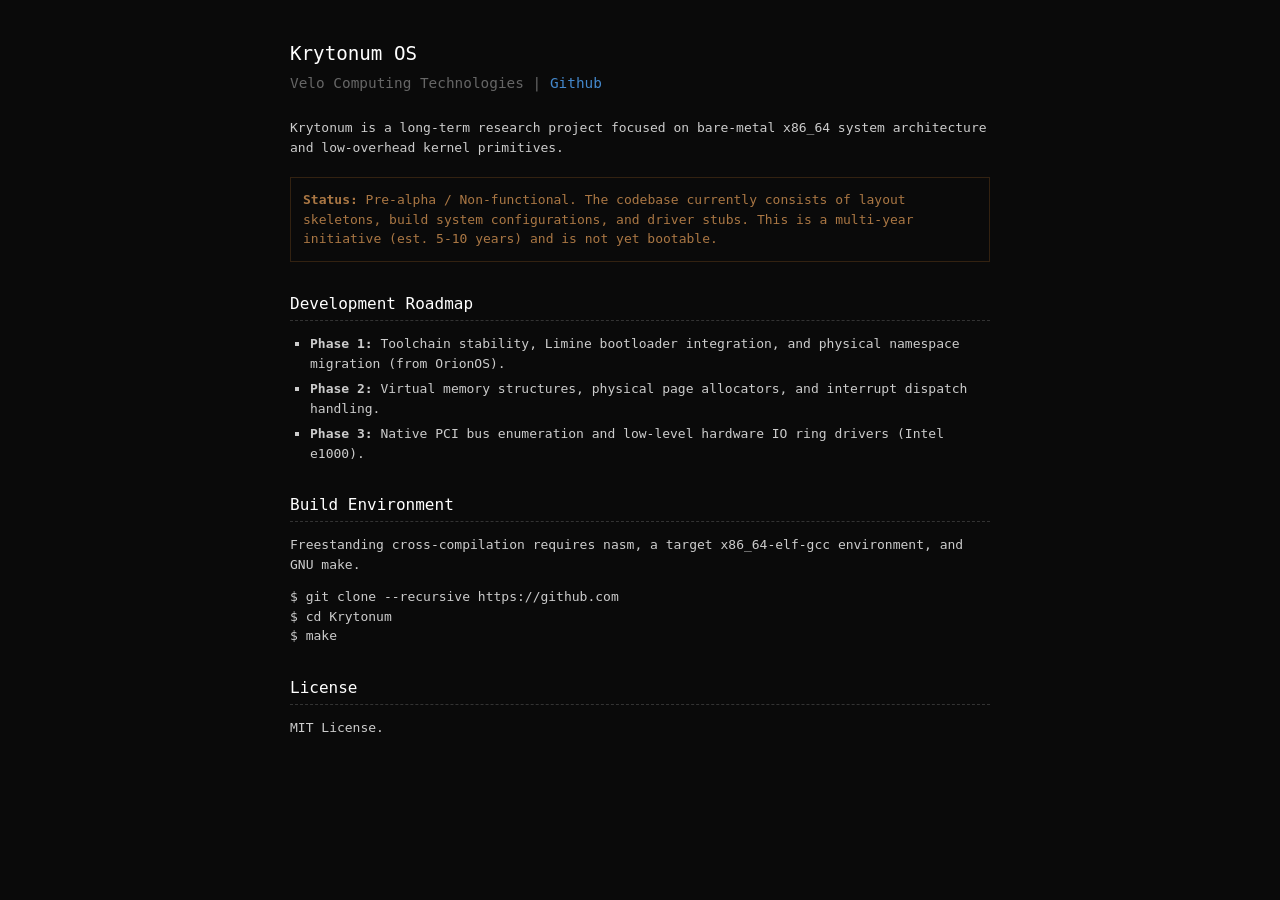
==== index.html @ 7e2188fb "Update meta link to point to GitHub repository" ====
<!DOCTYPE html>
<html lang="en">
<head>
    <meta charset="UTF-8">
    <meta name="viewport" content="width=device-width, initial-scale=1.0">
    <title>Krytonum</title>
    <style>
        body {
            background: #0a0a0a;
            color: #cccccc;
            font-family: monospace;
            max-width: 700px;
            margin: 40px auto;
            padding: 0 20px;
            line-height: 1.5;
        }
        h1, h2 {
            color: #ffffff;
            font-weight: normal;
        }
        h1 { font-size: 1.2rem; margin-bottom: 4px; }
        h2 { font-size: 1rem; margin-top: 30px; border-bottom: 1px dashed #333333; padding-bottom: 4px; }
        .meta { color: #666666; font-size: 0.9rem; margin-bottom: 24px; }
        .warning { color: #aa7744; border: 1px solid #332211; padding: 12px; margin: 20px 0; }
        ul { padding-left: 20px; list-style-type: square; }
        li { margin-bottom: 6px; }
        a { color: #4488cc; text-decoration: none; }
        a:hover { text-decoration: underline; }
    </style>
</head>
<body>

    <h1>Krytonum OS</h1>
    <div class="meta">Velo Computing Technologies | <a href="https://github.com/Velo-Computing-Technologies/Krytonum">Github</a></div>

    <p>Krytonum is a long-term research project focused on bare-metal x86_64 system architecture and low-overhead kernel primitives.</p>

    <div class="warning">
        <strong>Status:</strong> Pre-alpha / Non-functional. The codebase currently consists of layout skeletons, build system configurations, and driver stubs. This is a multi-year initiative (est. 5-10 years) and is not yet bootable.
    </div>

    <h2>Development Roadmap</h2>
    <ul>
        <li><strong>Phase 1:</strong> Toolchain stability, Limine bootloader integration, and physical namespace migration (from OrionOS).</li>
        <li><strong>Phase 2:</strong> Virtual memory structures, physical page allocators, and interrupt dispatch handling.</li>
        <li><strong>Phase 3:</strong> Native PCI bus enumeration and low-level hardware IO ring drivers (Intel e1000).</li>
    </ul>

    <h2>Build Environment</h2>
    <p>Freestanding cross-compilation requires <code>nasm</code>, a target <code>x86_64-elf-gcc</code> environment, and GNU <code>make</code>.</p>

    <pre>
$ git clone --recursive https://github.com
$ cd Krytonum
$ make</pre>

    <h2>License</h2>
    <p>MIT License.</p>

</body>
</html>
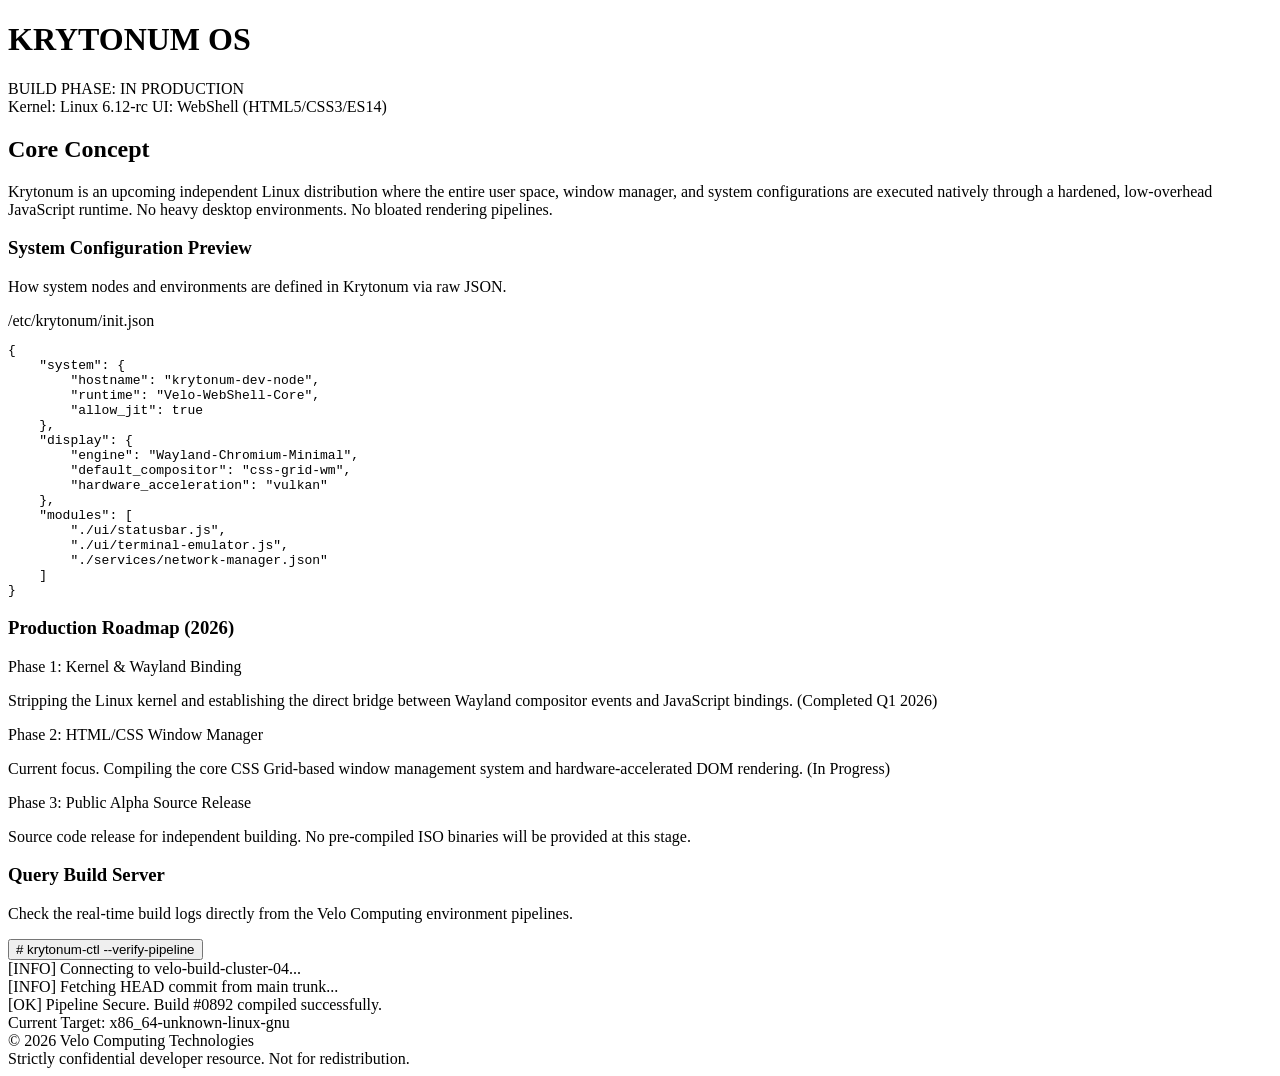
==== commit f86a5166: "Revise index.html with new title and structure Updated the title and added a header section with sys" ====
--- a/index.html
+++ b/index.html
@@ -3,59 +3,95 @@
 <head>
     <meta charset="UTF-8">
     <meta name="viewport" content="width=device-width, initial-scale=1.0">
-    <title>Krytonum</title>
-    <style>
-        body {
-            background: #0a0a0a;
-            color: #cccccc;
-            font-family: monospace;
-            max-width: 700px;
-            margin: 40px auto;
-            padding: 0 20px;
-            line-height: 1.5;
-        }
-        h1, h2 {
-            color: #ffffff;
-            font-weight: normal;
-        }
-        h1 { font-size: 1.2rem; margin-bottom: 4px; }
-        h2 { font-size: 1rem; margin-top: 30px; border-bottom: 1px dashed #333333; padding-bottom: 4px; }
-        .meta { color: #666666; font-size: 0.9rem; margin-bottom: 24px; }
-        .warning { color: #aa7744; border: 1px solid #332211; padding: 12px; margin: 20px 0; }
-        ul { padding-left: 20px; list-style-type: square; }
-        li { margin-bottom: 6px; }
-        a { color: #4488cc; text-decoration: none; }
-        a:hover { text-decoration: underline; }
-    </style>
+    <title>Krytonum OS | Internal Architecture & Dev Status</title>
+    <link rel="stylesheet" href="style.css">
 </head>
 <body>
 
-    <h1>Krytonum OS</h1>
-    <div class="meta">Velo Computing Technologies | <a href="https://github.com/Velo-Computing-Technologies/Krytonum">Github</a></div>
+    <header class="sys-header">
+        <div class="sys-title">
+            <h1>KRYTONUM OS</h1>
+            <span class="status-indicator tag-orange">BUILD PHASE: IN PRODUCTION</span>
+        </div>
+        <div class="sys-meta">
+            <span>Kernel: Linux 6.12-rc</span>
+            <span>UI: WebShell (HTML5/CSS3/ES14)</span>
+        </div>
+    </header>
 
-    <p>Krytonum is a long-term research project focused on bare-metal x86_64 system architecture and low-overhead kernel primitives.</p>
+    <main class="main-content">
+        
+        <section class="manifesto">
+            <h2>Core Concept</h2>
+            <p>Krytonum is an upcoming independent Linux distribution where the entire user space, window manager, and system configurations are executed natively through a hardened, low-overhead JavaScript runtime. No heavy desktop environments. No bloated rendering pipelines.</p>
+        </section>
 
-    <div class="warning">
-        <strong>Status:</strong> Pre-alpha / Non-functional. The codebase currently consists of layout skeletons, build system configurations, and driver stubs. This is a multi-year initiative (est. 5-10 years) and is not yet bootable.
-    </div>
+        <section class="code-preview">
+            <h3>System Configuration Preview</h3>
+            <p class="section-desc">How system nodes and environments are defined in Krytonum via raw JSON.</p>
+            <div class="code-window">
+                <div class="code-header">
+                    <span class="file-name">/etc/krytonum/init.json</span>
+                </div>
+                <pre><code>{
+    "system": {
+        "hostname": "krytonum-dev-node",
+        "runtime": "Velo-WebShell-Core",
+        "allow_jit": true
+    },
+    "display": {
+        "engine": "Wayland-Chromium-Minimal",
+        "default_compositor": "css-grid-wm",
+        "hardware_acceleration": "vulkan"
+    },
+    "modules": [
+        "./ui/statusbar.js",
+        "./ui/terminal-emulator.js",
+        "./services/network-manager.json"
+    ]
+}</code></pre>
+            </div>
+        </section>
 
-    <h2>Development Roadmap</h2>
-    <ul>
-        <li><strong>Phase 1:</strong> Toolchain stability, Limine bootloader integration, and physical namespace migration (from OrionOS).</li>
-        <li><strong>Phase 2:</strong> Virtual memory structures, physical page allocators, and interrupt dispatch handling.</li>
-        <li><strong>Phase 3:</strong> Native PCI bus enumeration and low-level hardware IO ring drivers (Intel e1000).</li>
-    </ul>
+        <section class="roadmap">
+            <h3>Production Roadmap (2026)</h3>
+            <div class="roadmap-timeline">
+                <div class="timeline-item done">
+                    <span class="phase">Phase 1: Kernel & Wayland Binding</span>
+                    <p>Stripping the Linux kernel and establishing the direct bridge between Wayland compositor events and JavaScript bindings. (Completed Q1 2026)</p>
+                </div>
+                <div class="timeline-item active">
+                    <span class="phase">Phase 2: HTML/CSS Window Manager</span>
+                    <p>Current focus. Compiling the core CSS Grid-based window management system and hardware-accelerated DOM rendering. (In Progress)</p>
+                </div>
+                <div class="timeline-item pending">
+                    <span class="phase">Phase 3: Public Alpha Source Release</span>
+                    <p>Source code release for independent building. No pre-compiled ISO binaries will be provided at this stage.</p>
+                </div>
+            </div>
+        </section>
 
-    <h2>Build Environment</h2>
-    <p>Freestanding cross-compilation requires <code>nasm</code>, a target <code>x86_64-elf-gcc</code> environment, and GNU <code>make</code>.</p>
+        <section class="interactive-status">
+            <h3>Query Build Server</h3>
+            <p class="section-desc">Check the real-time build logs directly from the Velo Computing environment pipelines.</p>
+            <button id="inspect-btn" class="cmd-btn"># krytonum-ctl --verify-pipeline</button>
+            <div id="console-log" class="console-box hidden">
+                <div class="console-line text-muted">[INFO] Connecting to velo-build-cluster-04...</div>
+                <div class="console-line text-muted">[INFO] Fetching HEAD commit from main trunk...</div>
+                <div class="console-line text-green">[OK] Pipeline Secure. Build #0892 compiled successfully.</div>
+                <div class="console-line">Current Target: x86_64-unknown-linux-gnu</div>
+            </div>
+        </section>
 
-    <pre>
-$ git clone --recursive https://github.com
-$ cd Krytonum
-$ make</pre>
+    </main>
 
-    <h2>License</h2>
-    <p>MIT License.</p>
+    <footer>
+        <div class="footer-container">
+            <div>&copy; 2026 Velo Computing Technologies</div>
+            <div class="text-muted">Strictly confidential developer resource. Not for redistribution.</div>
+        </div>
+    </footer>
 
+    <script src="script.js"></script>
 </body>
 </html>
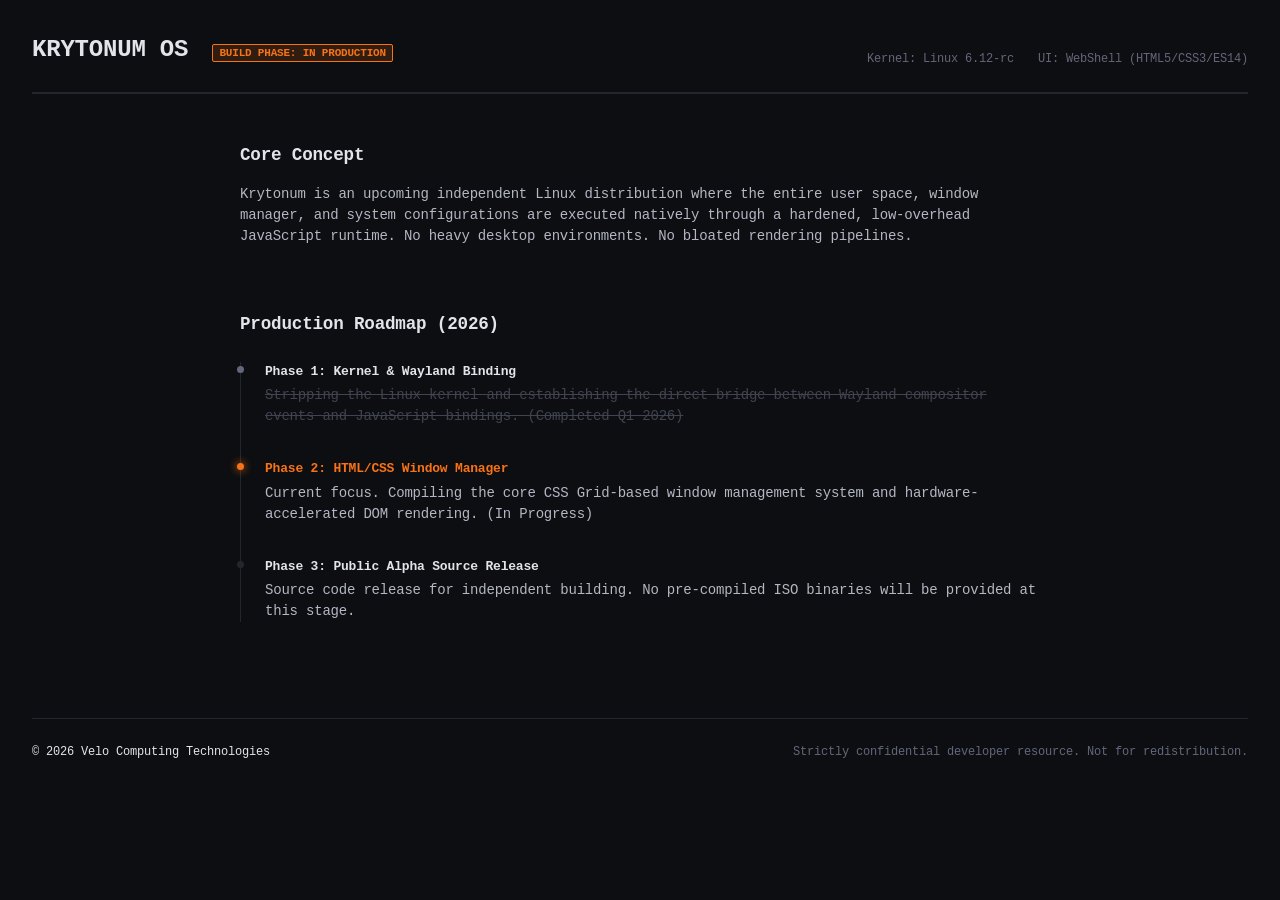
==== commit f3f6b4d8: "Remove system configuration and interactive status sections Removed sections related to system confi" ====
--- a/index.html
+++ b/index.html
@@ -26,32 +26,8 @@
             <p>Krytonum is an upcoming independent Linux distribution where the entire user space, window manager, and system configurations are executed natively through a hardened, low-overhead JavaScript runtime. No heavy desktop environments. No bloated rendering pipelines.</p>
         </section>
 
-        <section class="code-preview">
-            <h3>System Configuration Preview</h3>
-            <p class="section-desc">How system nodes and environments are defined in Krytonum via raw JSON.</p>
-            <div class="code-window">
-                <div class="code-header">
-                    <span class="file-name">/etc/krytonum/init.json</span>
-                </div>
-                <pre><code>{
-    "system": {
-        "hostname": "krytonum-dev-node",
-        "runtime": "Velo-WebShell-Core",
-        "allow_jit": true
-    },
-    "display": {
-        "engine": "Wayland-Chromium-Minimal",
-        "default_compositor": "css-grid-wm",
-        "hardware_acceleration": "vulkan"
-    },
-    "modules": [
-        "./ui/statusbar.js",
-        "./ui/terminal-emulator.js",
-        "./services/network-manager.json"
-    ]
-}</code></pre>
-            </div>
-        </section>
+       
+
 
         <section class="roadmap">
             <h3>Production Roadmap (2026)</h3>
@@ -71,17 +47,6 @@
             </div>
         </section>
 
-        <section class="interactive-status">
-            <h3>Query Build Server</h3>
-            <p class="section-desc">Check the real-time build logs directly from the Velo Computing environment pipelines.</p>
-            <button id="inspect-btn" class="cmd-btn"># krytonum-ctl --verify-pipeline</button>
-            <div id="console-log" class="console-box hidden">
-                <div class="console-line text-muted">[INFO] Connecting to velo-build-cluster-04...</div>
-                <div class="console-line text-muted">[INFO] Fetching HEAD commit from main trunk...</div>
-                <div class="console-line text-green">[OK] Pipeline Secure. Build #0892 compiled successfully.</div>
-                <div class="console-line">Current Target: x86_64-unknown-linux-gnu</div>
-            </div>
-        </section>
 
     </main>
 
--- a/style.css
+++ b/style.css
@@ -0,0 +1,207 @@
+:root {
+    --bg: #0d0e11;
+    --border-color: #24262f;
+    --text: #e2e4e9;
+    --text-muted: #62677b;
+    --accent-orange: #f97316;
+    --accent-green: #22c55e;
+    --code-bg: #07080a;
+}
+
+* {
+    box-sizing: border-box;
+    margin: 0;
+    padding: 0;
+}
+
+body {
+    background-color: var(--bg);
+    color: var(--text);
+    font-family: ui-monospace, SFMono-Regular, Menlo, Monaco, Consolas, "Liberation Mono", "Courier New", monospace;
+    font-size: 14px;
+    letter-spacing: -0.2px;
+    padding: 2rem;
+    line-height: 1.5;
+}
+
+/* Header */
+.sys-header {
+    border-bottom: 2px solid var(--border-color);
+    padding-bottom: 1.5rem;
+    margin-bottom: 3rem;
+    display: flex;
+    justify-content: space-between;
+    align-items: flex-end;
+}
+
+.sys-title h1 {
+    font-size: 1.5rem;
+    font-weight: 700;
+    display: inline-block;
+    margin-right: 1rem;
+}
+
+.status-indicator {
+    font-size: 11px;
+    padding: 2px 6px;
+    font-weight: bold;
+    border-radius: 2px;
+}
+
+.tag-orange {
+    background-color: rgba(249, 115, 22, 0.15);
+    color: var(--accent-orange);
+    border: 1px solid var(--accent-orange);
+}
+
+.sys-meta {
+    font-size: 12px;
+    color: var(--text-muted);
+    display: flex;
+    gap: 1.5rem;
+}
+
+/* Layout */
+.main-content {
+    max-width: 800px;
+    margin: 0 auto;
+}
+
+section {
+    margin-bottom: 4rem;
+}
+
+h2, h3 {
+    font-size: 1.1rem;
+    font-weight: 600;
+    margin-bottom: 1rem;
+    color: var(--text);
+}
+
+.section-desc {
+    color: var(--text-muted);
+    margin-bottom: 1rem;
+    font-size: 13px;
+}
+
+p {
+    color: #b3b7c4;
+}
+
+/* Code Window */
+.code-window {
+    background-color: var(--code-bg);
+    border: 1px solid var(--border-color);
+    border-radius: 4px;
+    overflow: hidden;
+}
+
+.code-header {
+    background-color: #14161d;
+    padding: 6px 12px;
+    border-bottom: 1px solid var(--border-color);
+    font-size: 12px;
+    color: var(--text-muted);
+}
+
+pre {
+    padding: 1.2rem;
+    overflow-x: auto;
+    color: #a3e635;
+}
+
+/* Roadmap */
+.roadmap-timeline {
+    border-left: 1px solid var(--border-color);
+    padding-left: 1.5rem;
+    margin-top: 1.5rem;
+}
+
+.timeline-item {
+    position: relative;
+    margin-bottom: 2rem;
+}
+
+.timeline-item::before {
+    content: '';
+    position: absolute;
+    left: calc(-1.5rem - 4px);
+    top: 4px;
+    width: 7px;
+    height: 7px;
+    border-radius: 50%;
+    background-color: var(--border-color);
+}
+
+.timeline-item.done::before {
+    background-color: var(--text-muted);
+}
+
+.timeline-item.active::before {
+    background-color: var(--accent-orange);
+    box-shadow: 0 0 8px var(--accent-orange);
+}
+
+.phase {
+    display: block;
+    font-weight: bold;
+    font-size: 13px;
+    margin-bottom: 0.25rem;
+}
+
+.active .phase {
+    color: var(--accent-orange);
+}
+
+.done p {
+    color: var(--text-muted);
+    text-decoration: line-through;
+    opacity: 0.6;
+}
+
+/* Console/Button */
+.cmd-btn {
+    background: transparent;
+    border: 1px solid var(--border-color);
+    color: var(--text);
+    padding: 0.5rem 1rem;
+    font-family: inherit;
+    cursor: pointer;
+    text-align: left;
+    width: 100%;
+    transition: background 0.2s;
+}
+
+.cmd-btn:hover {
+    background-color: #14161d;
+    border-color: var(--text-muted);
+}
+
+.console-box {
+    background-color: #000;
+    border: 1px solid var(--border-color);
+    padding: 1rem;
+    margin-top: 0.5rem;
+    font-size: 13px;
+}
+
+.console-line {
+    margin-bottom: 0.25rem;
+}
+
+.text-muted { color: var(--text-muted); }
+.text-green { color: var(--accent-green); }
+.hidden { display: none; }
+
+/* Footer */
+footer {
+    border-top: 1px solid var(--border-color);
+    margin-top: 6rem;
+    padding-top: 1.5rem;
+    font-size: 12px;
+}
+
+.footer-container {
+    display: flex;
+    justify-content: space-between;
+}
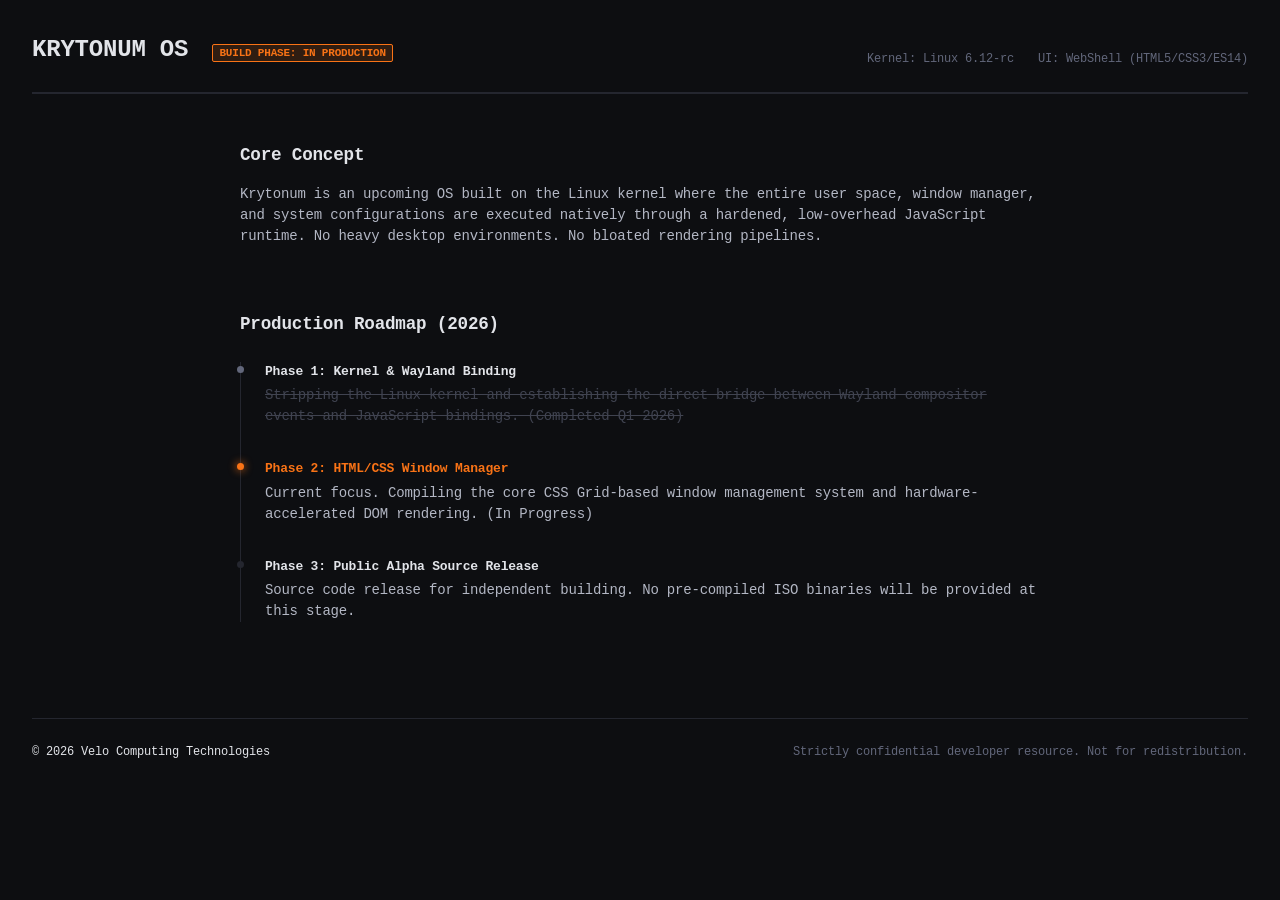
==== commit 17628df7: "Update description of Krytonum OS in index.html" ====
--- a/index.html
+++ b/index.html
@@ -23,7 +23,7 @@
         
         <section class="manifesto">
             <h2>Core Concept</h2>
-            <p>Krytonum is an upcoming independent Linux distribution where the entire user space, window manager, and system configurations are executed natively through a hardened, low-overhead JavaScript runtime. No heavy desktop environments. No bloated rendering pipelines.</p>
+            <p>Krytonum is an upcoming OS built on the Linux kernel where the entire user space, window manager, and system configurations are executed natively through a hardened, low-overhead JavaScript runtime. No heavy desktop environments. No bloated rendering pipelines.</p>
         </section>
 
        
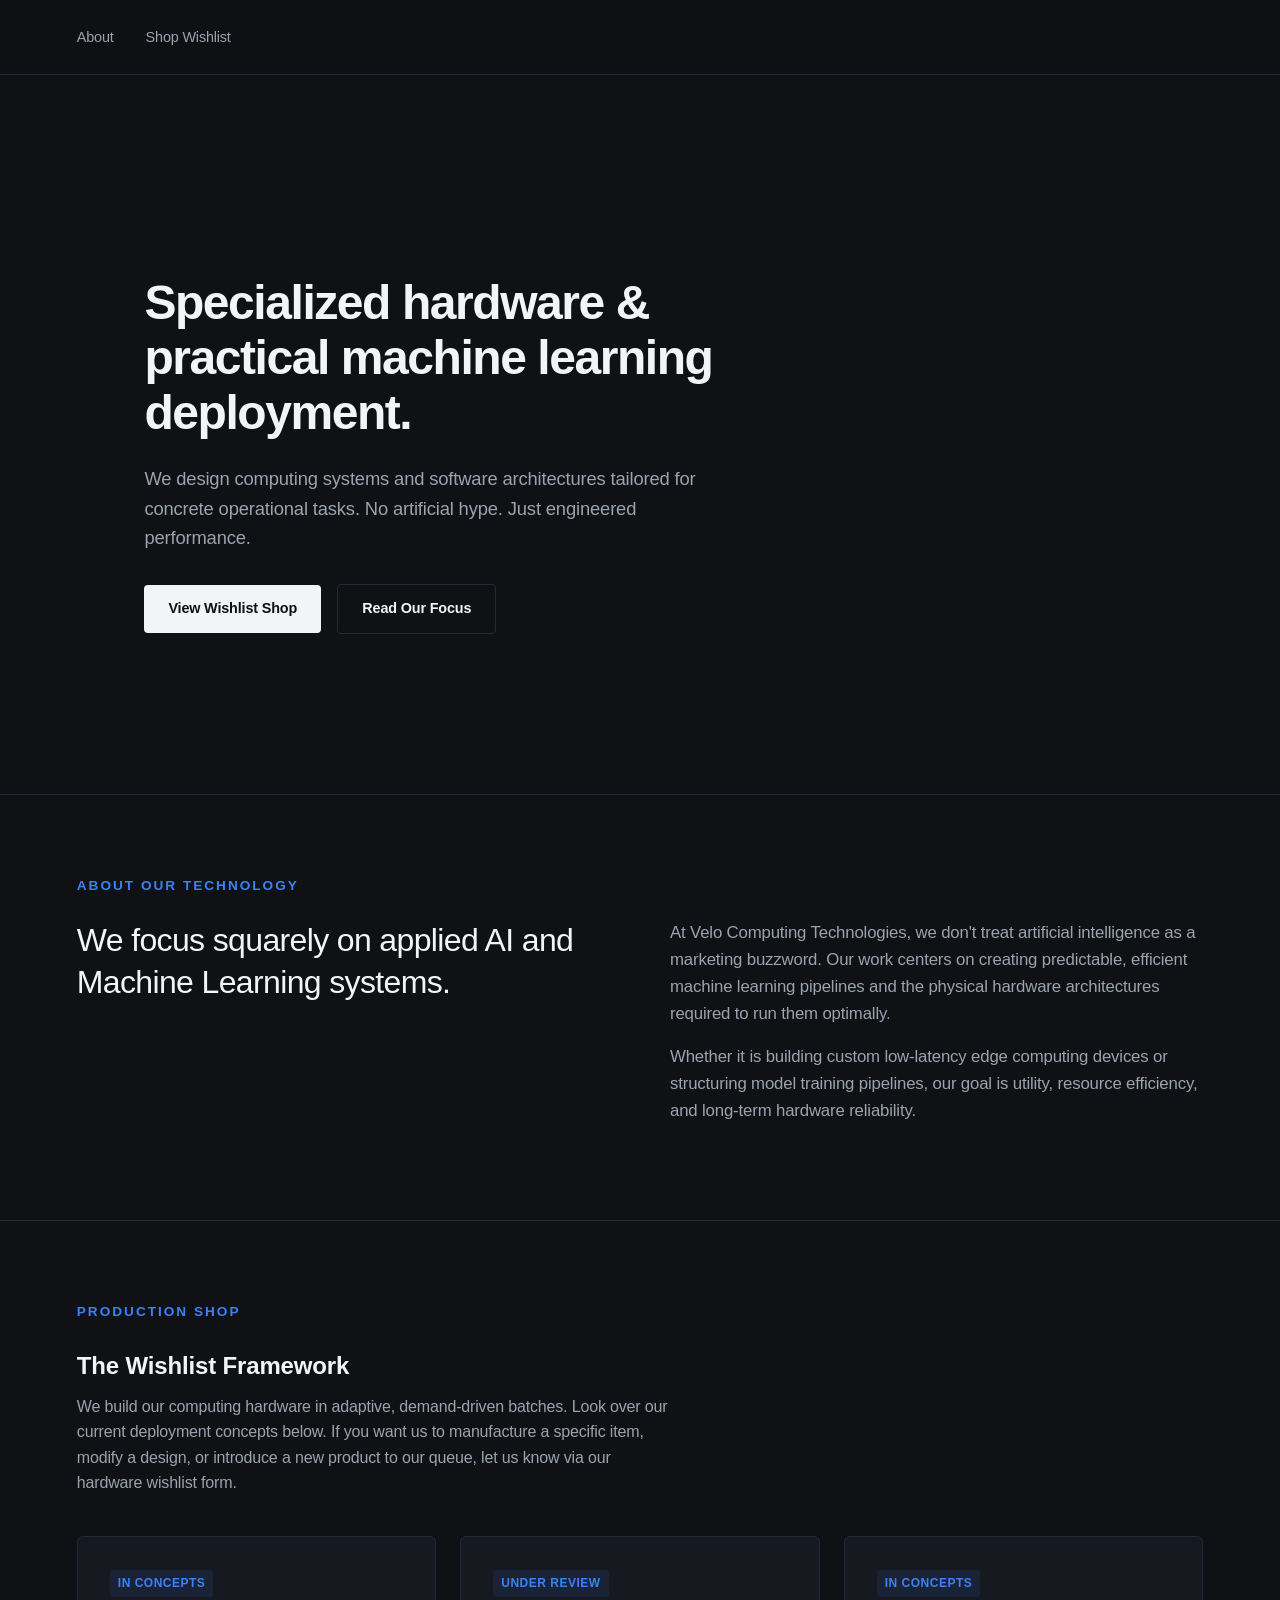
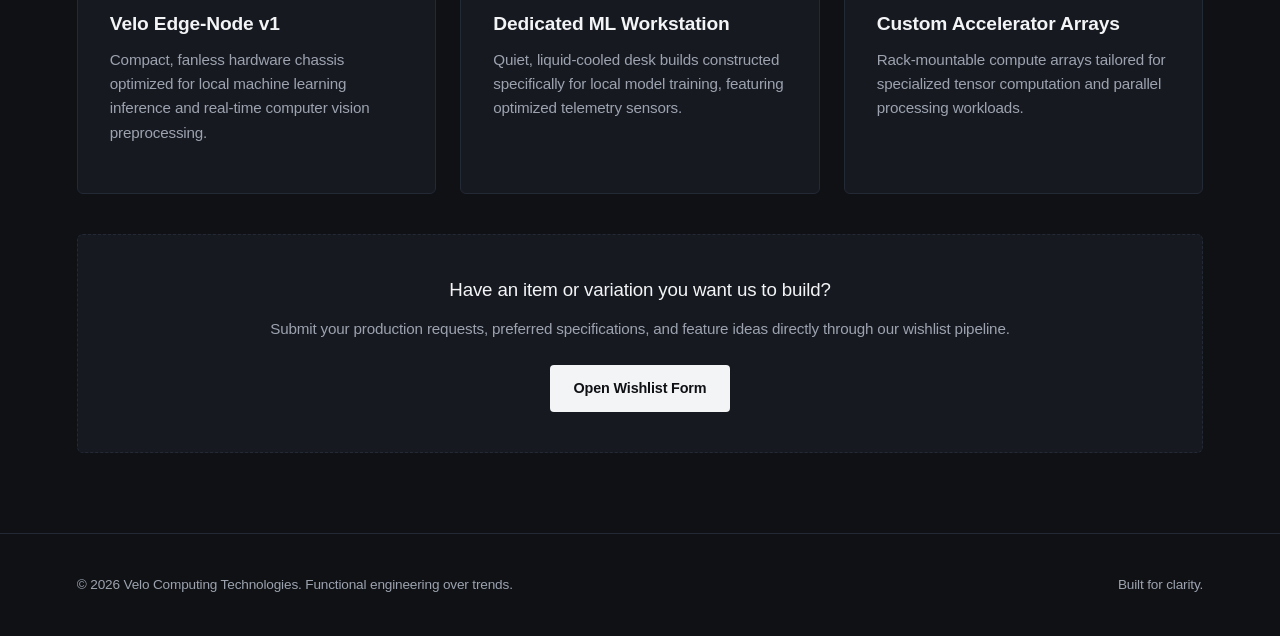
==== commit da33c52c: "Revise index.html for new branding and layout Updated the title and added a minimalist CSS style for" ====
--- a/index.html
+++ b/index.html
@@ -3,60 +3,361 @@
 <head>
     <meta charset="UTF-8">
     <meta name="viewport" content="width=device-width, initial-scale=1.0">
-    <title>Krytonum OS | Internal Architecture & Dev Status</title>
-    <link rel="stylesheet" href="style.css">
+    <title>Velo Computing Technologies</title>
+    <style>
+        /* Minimalist Color Palette & Reset */
+        :root {
+            --bg-color: #0f1115;
+            --card-bg: #161920;
+            --border-color: #242936;
+            --text-main: #f3f4f6;
+            --text-muted: #9ca3af;
+            --accent: #3b82f6; /* Restrained slate blue */
+            --accent-hover: #2563eb;
+        }
+
+        * {
+            margin: 0;
+            padding: 0;
+            box-sizing: border-box;
+            font-family: -apple-system, BlinkMacSystemFont, "Segoe UI", Roboto, Helvetica, Arial, sans-serif;
+        }
+
+        body {
+            background-color: var(--bg-color);
+            color: var(--text-main);
+            line-height: 1.6;
+            letter-spacing: -0.01em;
+        }
+
+        a {
+            text-decoration: none;
+            color: inherit;
+        }
+
+        /* Header Navigation */
+        header {
+            display: flex;
+            justify-content: space-between;
+            align-items: center;
+            padding: 24px 6%;
+            border-bottom: 1px solid var(--border-color);
+            background-color: rgba(15, 17, 21, 0.9);
+            position: sticky;
+            top: 0;
+            z-index: 100;
+            backdrop-filter: blur(8px);
+        }
+
+        .logo {
+            font-size: 1.1rem;
+            font-weight: 700;
+            text-transform: uppercase;
+            letter-spacing: 1px;
+        }
+
+        nav ul {
+            display: flex;
+            list-style: none;
+            gap: 32px;
+        }
+
+        nav ul li a {
+            font-size: 0.9rem;
+            color: var(--text-muted);
+            transition: color 0.2s ease;
+        }
+
+        nav ul li a:hover {
+            color: var(--text-main);
+        }
+
+        /* Hero Section */
+        .hero {
+            padding: 120px 6% 80px 6%;
+            max-width: 800px;
+        }
+
+        .hero h1 {
+            font-size: 3rem;
+            font-weight: 600;
+            line-height: 1.15;
+            margin-bottom: 24px;
+            letter-spacing: -0.03em;
+        }
+
+        .hero p {
+            font-size: 1.15rem;
+            color: var(--text-muted);
+            margin-bottom: 32px;
+            max-width: 600px;
+        }
+
+        /* Global Button */
+        .btn {
+            display: inline-block;
+            background-color: var(--text-main);
+            color: var(--bg-color);
+            padding: 12px 24px;
+            border-radius: 4px;
+            font-size: 0.9rem;
+            font-weight: 600;
+            transition: background-color 0.2s ease;
+        }
+
+        .btn:hover {
+            background-color: var(--text-muted);
+        }
+
+        .btn-secondary {
+            background-color: transparent;
+            color: var(--text-main);
+            border: 1px solid var(--border-color);
+            margin-left: 12px;
+        }
+
+        .btn-secondary:hover {
+            background-color: var(--card-bg);
+            border-color: var(--text-muted);
+        }
+
+        /* Content Sections Base */
+        section {
+            padding: 80px 6%;
+            border-top: 1px solid var(--border-color);
+        }
+
+        .section-title {
+            font-size: 0.85rem;
+            text-transform: uppercase;
+            letter-spacing: 2px;
+            color: var(--accent);
+            margin-bottom: 24px;
+            font-weight: 700;
+        }
+
+        /* About Section (Grounded & Realistic) */
+        .about-content {
+            display: grid;
+            grid-template-columns: 1fr 1fr;
+            gap: 60px;
+        }
+
+        .about-content h2 {
+            font-size: 2rem;
+            font-weight: 500;
+            line-height: 1.3;
+            letter-spacing: -0.02em;
+        }
+
+        .about-content p {
+            color: var(--text-muted);
+            font-size: 1.05rem;
+            margin-bottom: 16px;
+        }
+
+        /* Shop / Wishlist Section */
+        .shop-intro {
+            max-width: 600px;
+            margin-bottom: 40px;
+        }
+
+        .shop-intro p {
+            color: var(--text-muted);
+            margin-top: 8px;
+        }
+
+        .shop-grid {
+            display: grid;
+            grid-template-columns: repeat(auto-fit, minmax(280px, 1fr));
+            gap: 24px;
+            margin-bottom: 40px;
+        }
+
+        .product-card {
+            background-color: var(--card-bg);
+            border: 1px solid var(--border-color);
+            padding: 32px;
+            border-radius: 6px;
+        }
+
+        .product-card h3 {
+            font-size: 1.2rem;
+            font-weight: 600;
+            margin-bottom: 8px;
+        }
+
+        .product-card p {
+            color: var(--text-muted);
+            font-size: 0.95rem;
+            margin-bottom: 16px;
+        }
+
+        .status-tag {
+            display: inline-block;
+            font-size: 0.75rem;
+            text-transform: uppercase;
+            letter-spacing: 0.5px;
+            padding: 4px 8px;
+            background-color: rgba(59, 130, 246, 0.1);
+            color: var(--accent);
+            border-radius: 4px;
+            font-weight: 600;
+        }
+
+        .form-cta-box {
+            background-color: var(--card-bg);
+            border: 1px dashed var(--border-color);
+            padding: 40px;
+            text-align: center;
+            border-radius: 6px;
+        }
+
+        .form-cta-box h3 {
+            margin-bottom: 12px;
+            font-weight: 500;
+        }
+
+        .form-cta-box p {
+            color: var(--text-muted);
+            margin-bottom: 24px;
+            font-size: 0.95rem;
+        }
+
+        /* Contact Section */
+        .contact-container {
+            max-width: 500px;
+        }
+
+        .contact-container p {
+            color: var(--text-muted);
+            margin-bottom: 32px;
+        }
+
+        .form-group {
+            margin-bottom: 20px;
+        }
+
+        .form-group input, .form-group textarea {
+            width: 100%;
+            padding: 12px;
+            background-color: var(--card-bg);
+            border: 1px solid var(--border-color);
+            color: var(--text-main);
+            border-radius: 4px;
+            outline: none;
+            font-size: 0.95rem;
+        }
+
+        .form-group input:focus, .form-group textarea:focus {
+            border-color: var(--text-muted);
+        }
+
+        /* Footer */
+        footer {
+            padding: 40px 6%;
+            border-top: 1px solid var(--border-color);
+            color: var(--text-muted);
+            font-size: 0.85rem;
+            display: flex;
+            justify-content: space-between;
+        }
+
+        /* Responsive Layouts */
+        @media (max-width: 768px) {
+            header {
+                flex-direction: column;
+                gap: 16px;
+                padding: 16px;
+            }
+            .hero h1 {
+                font-size: 2.2rem;
+            }
+            .about-content {
+                grid-template-columns: 1fr;
+                gap: 32px;
+            }
+            footer {
+                flex-direction: column;
+                gap: 12px;
+                text-align: center;
+            }
+        }
+    </style>
 </head>
 <body>
 
-    <header class="sys-header">
-        <div class="sys-title">
-            <h1>KRYTONUM OS</h1>
-            <span class="status-indicator tag-orange">BUILD PHASE: IN PRODUCTION</span>
-        </div>
-        <div class="sys-meta">
-            <span>Kernel: Linux 6.12-rc</span>
-            <span>UI: WebShell (HTML5/CSS3/ES14)</span>
-        </div>
+    <header>
+        
+        <nav>
+            <ul>
+                <li><a href="#about">About</a></li>
+                <li><a href="#shop">Shop Wishlist</a></li>
+                
+            </ul>
+        </nav>
     </header>
 
-    <main class="main-content">
-        
-        <section class="manifesto">
-            <h2>Core Concept</h2>
-            <p>Krytonum is an upcoming OS built on the Linux kernel where the entire user space, window manager, and system configurations are executed natively through a hardened, low-overhead JavaScript runtime. No heavy desktop environments. No bloated rendering pipelines.</p>
-        </section>
-
-       
-
-
-        <section class="roadmap">
-            <h3>Production Roadmap (2026)</h3>
-            <div class="roadmap-timeline">
-                <div class="timeline-item done">
-                    <span class="phase">Phase 1: Kernel & Wayland Binding</span>
-                    <p>Stripping the Linux kernel and establishing the direct bridge between Wayland compositor events and JavaScript bindings. (Completed Q1 2026)</p>
-                </div>
-                <div class="timeline-item active">
-                    <span class="phase">Phase 2: HTML/CSS Window Manager</span>
-                    <p>Current focus. Compiling the core CSS Grid-based window management system and hardware-accelerated DOM rendering. (In Progress)</p>
-                </div>
-                <div class="timeline-item pending">
-                    <span class="phase">Phase 3: Public Alpha Source Release</span>
-                    <p>Source code release for independent building. No pre-compiled ISO binaries will be provided at this stage.</p>
-                </div>
-            </div>
-        </section>
-
-
-    </main>
+    <section style="border-top: none;">
+        <div class="hero">
+            <h1>Specialized hardware & practical machine learning deployment.</h1>
+            <p>We design computing systems and software architectures tailored for concrete operational tasks. No artificial hype. Just engineered performance.</p>
+            <a href="#shop" class="btn">View Wishlist Shop</a>
+            <a href="#about" class="btn btn-secondary">Read Our Focus</a>
+        </div>
+    </section>
+
+    <section id="about">
+        <div class="section-title">About Our Technology</div>
+        <div class="about-content">
+            <div>
+                <h2>We focus squarely on applied AI and Machine Learning systems.</h2>
+            </div>
+            <div>
+                <p>At Velo Computing Technologies, we don't treat artificial intelligence as a marketing buzzword. Our work centers on creating predictable, efficient machine learning pipelines and the physical hardware architectures required to run them optimally.</p>
+                <p>Whether it is building custom low-latency edge computing devices or structuring model training pipelines, our goal is utility, resource efficiency, and long-term hardware reliability.</p>
+            </div>
+        </div>
+    </section>
+
+    <section id="shop">
+        <div class="section-title">Production Shop</div>
+        <div class="shop-intro">
+            <h2>The Wishlist Framework</h2>
+            <p>We build our computing hardware in adaptive, demand-driven batches. Look over our current deployment concepts below. If you want us to manufacture a specific item, modify a design, or introduce a new product to our queue, let us know via our hardware wishlist form.</p>
+        </div>
+
+        <div class="shop-grid">
+            <div class="product-card">
+                <span class="status-tag">In Concepts</span>
+                <h3 style="margin-top: 12px;">Velo Edge-Node v1</h3>
+                <p>Compact, fanless hardware chassis optimized for local machine learning inference and real-time computer vision preprocessing.</p>
+            </div>
+            <div class="product-card">
+                <span class="status-tag">Under Review</span>
+                <h3 style="margin-top: 12px;">Dedicated ML Workstation</h3>
+                <p>Quiet, liquid-cooled desk builds constructed specifically for local model training, featuring optimized telemetry sensors.</p>
+            </div>
+            <div class="product-card">
+                <span class="status-tag">In Concepts</span>
+                <h3 style="margin-top: 12px;">Custom Accelerator Arrays</h3>
+                <p>Rack-mountable compute arrays tailored for specialized tensor computation and parallel processing workloads.</p>
+            </div>
+        </div>
+
+        <div class="form-cta-box">
+            <h3>Have an item or variation you want us to build?</h3>
+            <p>Submit your production requests, preferred specifications, and feature ideas directly through our wishlist pipeline.</p>
+            <a href="https://docs.google.com/forms/d/e/1FAIpQLSfFh8Hkx9hQLd3pub4VIDpUl5PQOx4ah7RJuF8h585v6Wpu5w/viewform?usp=sharing&ouid=117284519180935903830" target="_blank" class="btn">Open Wishlist Form</a>
+        </div>
+    </section>
+
+
 
     <footer>
-        <div class="footer-container">
-            <div>&copy; 2026 Velo Computing Technologies</div>
-            <div class="text-muted">Strictly confidential developer resource. Not for redistribution.</div>
-        </div>
+        <p>&copy; 2026 Velo Computing Technologies. Functional engineering over trends.</p>
+        <p>Built for clarity.</p>
     </footer>
 
-    <script src="script.js"></script>
 </body>
 </html>
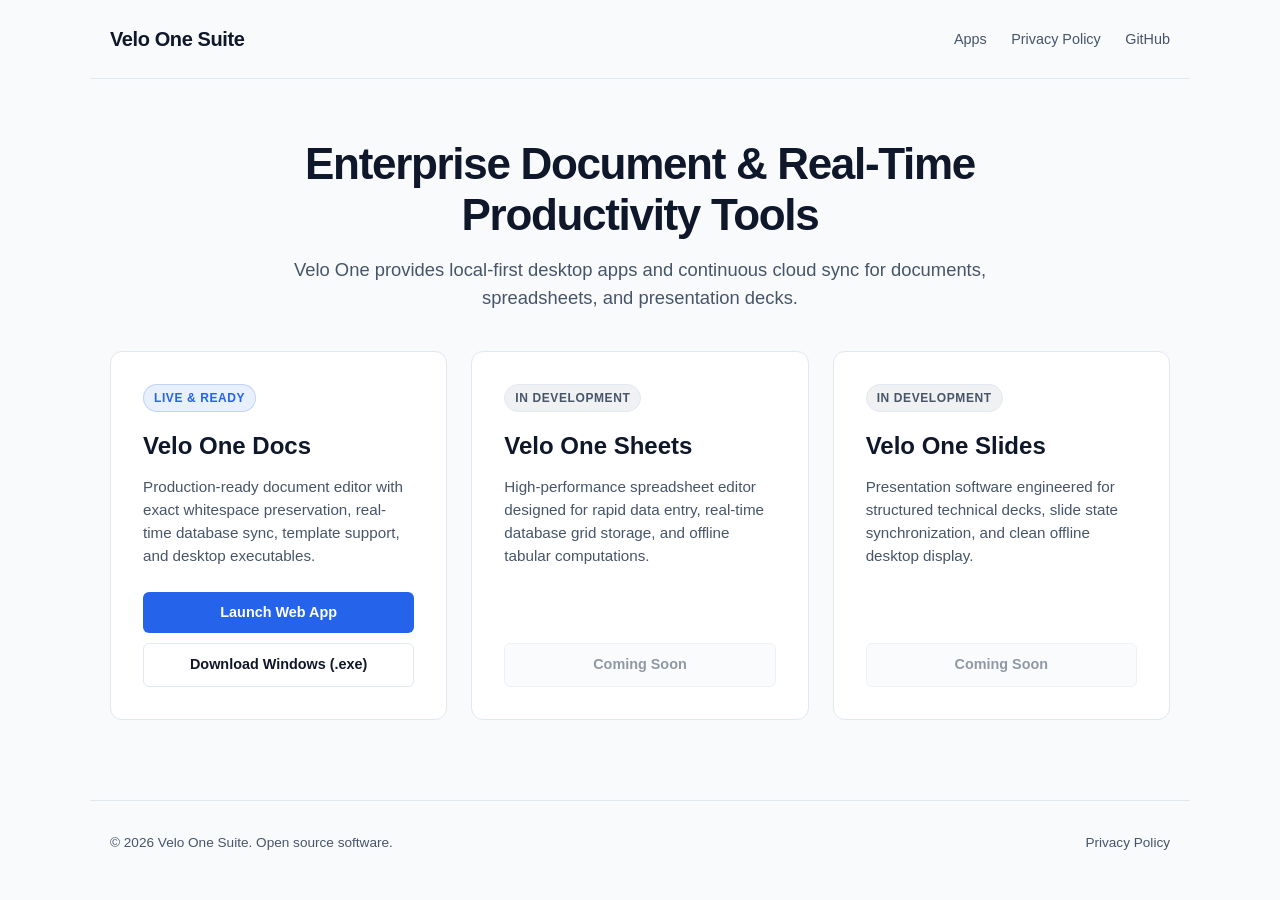
==== commit 1409e056: "Revamp index.html with new title and layout adjustments Updated the title and styles for improved UI" ====
--- a/index.html
+++ b/index.html
@@ -3,360 +3,281 @@
 <head>
     <meta charset="UTF-8">
     <meta name="viewport" content="width=device-width, initial-scale=1.0">
-    <title>Velo Computing Technologies</title>
+    <title>Velo One Workspace | Docs, Sheets & Slides</title>
     <style>
-        /* Minimalist Color Palette & Reset */
         :root {
-            --bg-color: #0f1115;
-            --card-bg: #161920;
-            --border-color: #242936;
-            --text-main: #f3f4f6;
-            --text-muted: #9ca3af;
-            --accent: #3b82f6; /* Restrained slate blue */
-            --accent-hover: #2563eb;
+            --bg-main: #f8fafc;
+            --card-bg: #ffffff;
+            --text-primary: #0f172a;
+            --text-secondary: #475569;
+            --border-color: #e2e8f0;
+            --accent-docs: #2563eb;
+            --accent-sheets: #16a34a;
+            --accent-slides: #ea580c;
+        }
+
+        @media (prefers-color-scheme: dark) {
+            :root {
+                --bg-main: #0f172a;
+                --card-bg: #1e293b;
+                --text-primary: #f8fafc;
+                --text-secondary: #94a3b8;
+                --border-color: #334155;
+                --accent-docs: #60a5fa;
+                --accent-sheets: #4ade80;
+                --accent-slides: #fb923c;
+            }
         }
 
         * {
+            box-sizing: border-box;
             margin: 0;
             padding: 0;
-            box-sizing: border-box;
+        }
+
+        body {
             font-family: -apple-system, BlinkMacSystemFont, "Segoe UI", Roboto, Helvetica, Arial, sans-serif;
-        }
-
-        body {
-            background-color: var(--bg-color);
-            color: var(--text-main);
-            line-height: 1.6;
-            letter-spacing: -0.01em;
-        }
-
-        a {
-            text-decoration: none;
-            color: inherit;
-        }
-
-        /* Header Navigation */
+            background-color: var(--bg-main);
+            color: var(--text-primary);
+            line-height: 1.5;
+            padding: 0;
+        }
+
         header {
+            max-width: 1100px;
+            margin: 0 auto;
+            padding: 24px 20px;
             display: flex;
             justify-content: space-between;
             align-items: center;
-            padding: 24px 6%;
             border-bottom: 1px solid var(--border-color);
-            background-color: rgba(15, 17, 21, 0.9);
-            position: sticky;
-            top: 0;
-            z-index: 100;
-            backdrop-filter: blur(8px);
         }
 
         .logo {
-            font-size: 1.1rem;
+            font-size: 1.25rem;
+            font-weight: 700;
+            letter-spacing: -0.02em;
+            color: var(--text-primary);
+            text-decoration: none;
+        }
+
+        nav a {
+            color: var(--text-secondary);
+            text-decoration: none;
+            font-size: 0.9rem;
+            margin-left: 20px;
+            font-weight: 500;
+        }
+
+        nav a:hover {
+            color: var(--text-primary);
+        }
+
+        .hero {
+            max-width: 800px;
+            margin: 60px auto 40px auto;
+            text-align: center;
+            padding: 0 20px;
+        }
+
+        .hero h1 {
+            font-size: 2.75rem;
+            font-weight: 800;
+            letter-spacing: -0.03em;
+            margin-bottom: 16px;
+            line-height: 1.15;
+        }
+
+        .hero p {
+            font-size: 1.15rem;
+            color: var(--text-secondary);
+            margin-bottom: 32px;
+        }
+
+        .apps-grid {
+            max-width: 1100px;
+            margin: 0 auto 80px auto;
+            display: grid;
+            grid-template-columns: repeat(auto-fit, minmax(300px, 1fr));
+            gap: 24px;
+            padding: 0 20px;
+        }
+
+        .app-card {
+            background-color: var(--card-bg);
+            border: 1px solid var(--border-color);
+            border-radius: 12px;
+            padding: 32px;
+            display: flex;
+            flex-direction: column;
+            justify-content: space-between;
+            position: relative;
+            overflow: hidden;
+        }
+
+        .badge {
+            display: inline-block;
+            align-self: flex-start;
+            padding: 4px 10px;
+            border-radius: 99px;
+            font-size: 0.75rem;
             font-weight: 700;
             text-transform: uppercase;
-            letter-spacing: 1px;
-        }
-
-        nav ul {
-            display: flex;
-            list-style: none;
-            gap: 32px;
-        }
-
-        nav ul li a {
-            font-size: 0.9rem;
-            color: var(--text-muted);
-            transition: color 0.2s ease;
-        }
-
-        nav ul li a:hover {
-            color: var(--text-main);
-        }
-
-        /* Hero Section */
-        .hero {
-            padding: 120px 6% 80px 6%;
-            max-width: 800px;
-        }
-
-        .hero h1 {
-            font-size: 3rem;
-            font-weight: 600;
-            line-height: 1.15;
+            letter-spacing: 0.05em;
+            margin-bottom: 16px;
+        }
+
+        .badge-live {
+            background-color: rgba(37, 99, 235, 0.1);
+            color: var(--accent-docs);
+            border: 1px solid rgba(37, 99, 235, 0.2);
+        }
+
+        .badge-dev {
+            background-color: rgba(100, 116, 139, 0.1);
+            color: var(--text-secondary);
+            border: 1px solid var(--border-color);
+        }
+
+        .app-card h2 {
+            font-size: 1.5rem;
+            margin-bottom: 12px;
+            font-weight: 700;
+        }
+
+        .app-card p {
+            color: var(--text-secondary);
+            font-size: 0.95rem;
             margin-bottom: 24px;
-            letter-spacing: -0.03em;
-        }
-
-        .hero p {
-            font-size: 1.15rem;
-            color: var(--text-muted);
-            margin-bottom: 32px;
-            max-width: 600px;
-        }
-
-        /* Global Button */
+            flex-grow: 1;
+        }
+
+        .actions {
+            display: flex;
+            flex-direction: column;
+            gap: 10px;
+        }
+
         .btn {
             display: inline-block;
-            background-color: var(--text-main);
-            color: var(--bg-color);
-            padding: 12px 24px;
-            border-radius: 4px;
+            text-align: center;
+            padding: 10px 16px;
+            border-radius: 6px;
             font-size: 0.9rem;
             font-weight: 600;
-            transition: background-color 0.2s ease;
+            text-decoration: none;
+            cursor: pointer;
+            transition: opacity 0.2s;
         }
 
         .btn:hover {
-            background-color: var(--text-muted);
+            opacity: 0.9;
+        }
+
+        .btn-primary {
+            background-color: var(--accent-docs);
+            color: #ffffff;
         }
 
         .btn-secondary {
             background-color: transparent;
-            color: var(--text-main);
-            border: 1px solid var(--border-color);
-            margin-left: 12px;
-        }
-
-        .btn-secondary:hover {
-            background-color: var(--card-bg);
-            border-color: var(--text-muted);
-        }
-
-        /* Content Sections Base */
-        section {
-            padding: 80px 6%;
+            color: var(--text-primary);
+            border: 1px solid var(--border-color);
+        }
+
+        .btn-disabled {
+            background-color: var(--bg-main);
+            color: var(--text-secondary);
+            border: 1px solid var(--border-color);
+            cursor: not-allowed;
+            pointer-events: none;
+            opacity: 0.6;
+        }
+
+        footer {
+            max-width: 1100px;
+            margin: 0 auto;
+            padding: 32px 20px;
             border-top: 1px solid var(--border-color);
-        }
-
-        .section-title {
+            display: flex;
+            justify-content: space-between;
+            align-items: center;
             font-size: 0.85rem;
-            text-transform: uppercase;
-            letter-spacing: 2px;
-            color: var(--accent);
-            margin-bottom: 24px;
-            font-weight: 700;
-        }
-
-        /* About Section (Grounded & Realistic) */
-        .about-content {
-            display: grid;
-            grid-template-columns: 1fr 1fr;
-            gap: 60px;
-        }
-
-        .about-content h2 {
-            font-size: 2rem;
-            font-weight: 500;
-            line-height: 1.3;
-            letter-spacing: -0.02em;
-        }
-
-        .about-content p {
-            color: var(--text-muted);
-            font-size: 1.05rem;
-            margin-bottom: 16px;
-        }
-
-        /* Shop / Wishlist Section */
-        .shop-intro {
-            max-width: 600px;
-            margin-bottom: 40px;
-        }
-
-        .shop-intro p {
-            color: var(--text-muted);
-            margin-top: 8px;
-        }
-
-        .shop-grid {
-            display: grid;
-            grid-template-columns: repeat(auto-fit, minmax(280px, 1fr));
-            gap: 24px;
-            margin-bottom: 40px;
-        }
-
-        .product-card {
-            background-color: var(--card-bg);
-            border: 1px solid var(--border-color);
-            padding: 32px;
-            border-radius: 6px;
-        }
-
-        .product-card h3 {
-            font-size: 1.2rem;
-            font-weight: 600;
-            margin-bottom: 8px;
-        }
-
-        .product-card p {
-            color: var(--text-muted);
-            font-size: 0.95rem;
-            margin-bottom: 16px;
-        }
-
-        .status-tag {
-            display: inline-block;
-            font-size: 0.75rem;
-            text-transform: uppercase;
-            letter-spacing: 0.5px;
-            padding: 4px 8px;
-            background-color: rgba(59, 130, 246, 0.1);
-            color: var(--accent);
-            border-radius: 4px;
-            font-weight: 600;
-        }
-
-        .form-cta-box {
-            background-color: var(--card-bg);
-            border: 1px dashed var(--border-color);
-            padding: 40px;
-            text-align: center;
-            border-radius: 6px;
-        }
-
-        .form-cta-box h3 {
-            margin-bottom: 12px;
-            font-weight: 500;
-        }
-
-        .form-cta-box p {
-            color: var(--text-muted);
-            margin-bottom: 24px;
-            font-size: 0.95rem;
-        }
-
-        /* Contact Section */
-        .contact-container {
-            max-width: 500px;
-        }
-
-        .contact-container p {
-            color: var(--text-muted);
-            margin-bottom: 32px;
-        }
-
-        .form-group {
-            margin-bottom: 20px;
-        }
-
-        .form-group input, .form-group textarea {
-            width: 100%;
-            padding: 12px;
-            background-color: var(--card-bg);
-            border: 1px solid var(--border-color);
-            color: var(--text-main);
-            border-radius: 4px;
-            outline: none;
-            font-size: 0.95rem;
-        }
-
-        .form-group input:focus, .form-group textarea:focus {
-            border-color: var(--text-muted);
-        }
-
-        /* Footer */
-        footer {
-            padding: 40px 6%;
-            border-top: 1px solid var(--border-color);
-            color: var(--text-muted);
-            font-size: 0.85rem;
-            display: flex;
-            justify-content: space-between;
-        }
-
-        /* Responsive Layouts */
-        @media (max-width: 768px) {
-            header {
-                flex-direction: column;
-                gap: 16px;
-                padding: 16px;
-            }
-            .hero h1 {
-                font-size: 2.2rem;
-            }
-            .about-content {
-                grid-template-columns: 1fr;
-                gap: 32px;
-            }
-            footer {
-                flex-direction: column;
-                gap: 12px;
-                text-align: center;
-            }
+            color: var(--text-secondary);
+        }
+
+        footer a {
+            color: var(--text-secondary);
+            text-decoration: none;
+        }
+
+        footer a:hover {
+            text-decoration: underline;
         }
     </style>
 </head>
 <body>
 
     <header>
-        
+        <a href="#" class="logo">Velo One Suite</a>
         <nav>
-            <ul>
-                <li><a href="#about">About</a></li>
-                <li><a href="#shop">Shop Wishlist</a></li>
-                
-            </ul>
+            <a href="#apps">Apps</a>
+            <a href="privacy.html">Privacy Policy</a>
+            <a href="https://github.com/YOUR_GITHUB_USERNAME/YOUR_REPO_NAME" target="_blank" rel="noopener">GitHub</a>
         </nav>
     </header>
 
-    <section style="border-top: none;">
-        <div class="hero">
-            <h1>Specialized hardware & practical machine learning deployment.</h1>
-            <p>We design computing systems and software architectures tailored for concrete operational tasks. No artificial hype. Just engineered performance.</p>
-            <a href="#shop" class="btn">View Wishlist Shop</a>
-            <a href="#about" class="btn btn-secondary">Read Our Focus</a>
+    <main>
+        <section class="hero">
+            <h1>Enterprise Document & Real-Time Productivity Tools</h1>
+            <p>Velo One provides local-first desktop apps and continuous cloud sync for documents, spreadsheets, and presentation decks.</p>
+        </section>
+
+        <section class="apps-grid" id="apps">
+            <!-- VELO ONE DOCS (AVAILABLE NOW) -->
+            <div class="app-card">
+                <div>
+                    <span class="badge badge-live">Live & Ready</span>
+                    <h2>Velo One Docs</h2>
+                    <p>Production-ready document editor with exact whitespace preservation, real-time database sync, template support, and desktop executables.</p>
+                </div>
+                <div class="actions">
+                    <a href="docs.velocomputing.tech" class="btn btn-primary">Launch Web App</a>
+                    <a href="https://github.com/Velo-Computing-Technologies/Velo-One-Docs/releases/latest" class="btn btn-secondary">Download Windows (.exe)</a>
+                </div>
+            </div>
+
+            <!-- VELO ONE SHEETS (IN DEVELOPMENT) -->
+            <div class="app-card">
+                <div>
+                    <span class="badge badge-dev">In Development</span>
+                    <h2>Velo One Sheets</h2>
+                    <p>High-performance spreadsheet editor designed for rapid data entry, real-time database grid storage, and offline tabular computations.</p>
+                </div>
+                <div class="actions">
+                    <span class="btn btn-disabled">Coming Soon</span>
+                </div>
+            </div>
+
+            <!-- VELO ONE SLIDES (IN DEVELOPMENT) -->
+            <div class="app-card">
+                <div>
+                    <span class="badge badge-dev">In Development</span>
+                    <h2>Velo One Slides</h2>
+                    <p>Presentation software engineered for structured technical decks, slide state synchronization, and clean offline desktop display.</p>
+                </div>
+                <div class="actions">
+                    <span class="btn btn-disabled">Coming Soon</span>
+                </div>
+            </div>
+        </section>
+    </main>
+
+    <footer>
+        <div>&copy; 2026 Velo One Suite. Open source software.</div>
+        <div>
+            <a href="privacy.html">Privacy Policy</a>
         </div>
-    </section>
-
-    <section id="about">
-        <div class="section-title">About Our Technology</div>
-        <div class="about-content">
-            <div>
-                <h2>We focus squarely on applied AI and Machine Learning systems.</h2>
-            </div>
-            <div>
-                <p>At Velo Computing Technologies, we don't treat artificial intelligence as a marketing buzzword. Our work centers on creating predictable, efficient machine learning pipelines and the physical hardware architectures required to run them optimally.</p>
-                <p>Whether it is building custom low-latency edge computing devices or structuring model training pipelines, our goal is utility, resource efficiency, and long-term hardware reliability.</p>
-            </div>
-        </div>
-    </section>
-
-    <section id="shop">
-        <div class="section-title">Production Shop</div>
-        <div class="shop-intro">
-            <h2>The Wishlist Framework</h2>
-            <p>We build our computing hardware in adaptive, demand-driven batches. Look over our current deployment concepts below. If you want us to manufacture a specific item, modify a design, or introduce a new product to our queue, let us know via our hardware wishlist form.</p>
-        </div>
-
-        <div class="shop-grid">
-            <div class="product-card">
-                <span class="status-tag">In Concepts</span>
-                <h3 style="margin-top: 12px;">Velo Edge-Node v1</h3>
-                <p>Compact, fanless hardware chassis optimized for local machine learning inference and real-time computer vision preprocessing.</p>
-            </div>
-            <div class="product-card">
-                <span class="status-tag">Under Review</span>
-                <h3 style="margin-top: 12px;">Dedicated ML Workstation</h3>
-                <p>Quiet, liquid-cooled desk builds constructed specifically for local model training, featuring optimized telemetry sensors.</p>
-            </div>
-            <div class="product-card">
-                <span class="status-tag">In Concepts</span>
-                <h3 style="margin-top: 12px;">Custom Accelerator Arrays</h3>
-                <p>Rack-mountable compute arrays tailored for specialized tensor computation and parallel processing workloads.</p>
-            </div>
-        </div>
-
-        <div class="form-cta-box">
-            <h3>Have an item or variation you want us to build?</h3>
-            <p>Submit your production requests, preferred specifications, and feature ideas directly through our wishlist pipeline.</p>
-            <a href="https://docs.google.com/forms/d/e/1FAIpQLSfFh8Hkx9hQLd3pub4VIDpUl5PQOx4ah7RJuF8h585v6Wpu5w/viewform?usp=sharing&ouid=117284519180935903830" target="_blank" class="btn">Open Wishlist Form</a>
-        </div>
-    </section>
-
-
-
-    <footer>
-        <p>&copy; 2026 Velo Computing Technologies. Functional engineering over trends.</p>
-        <p>Built for clarity.</p>
     </footer>
 
 </body>
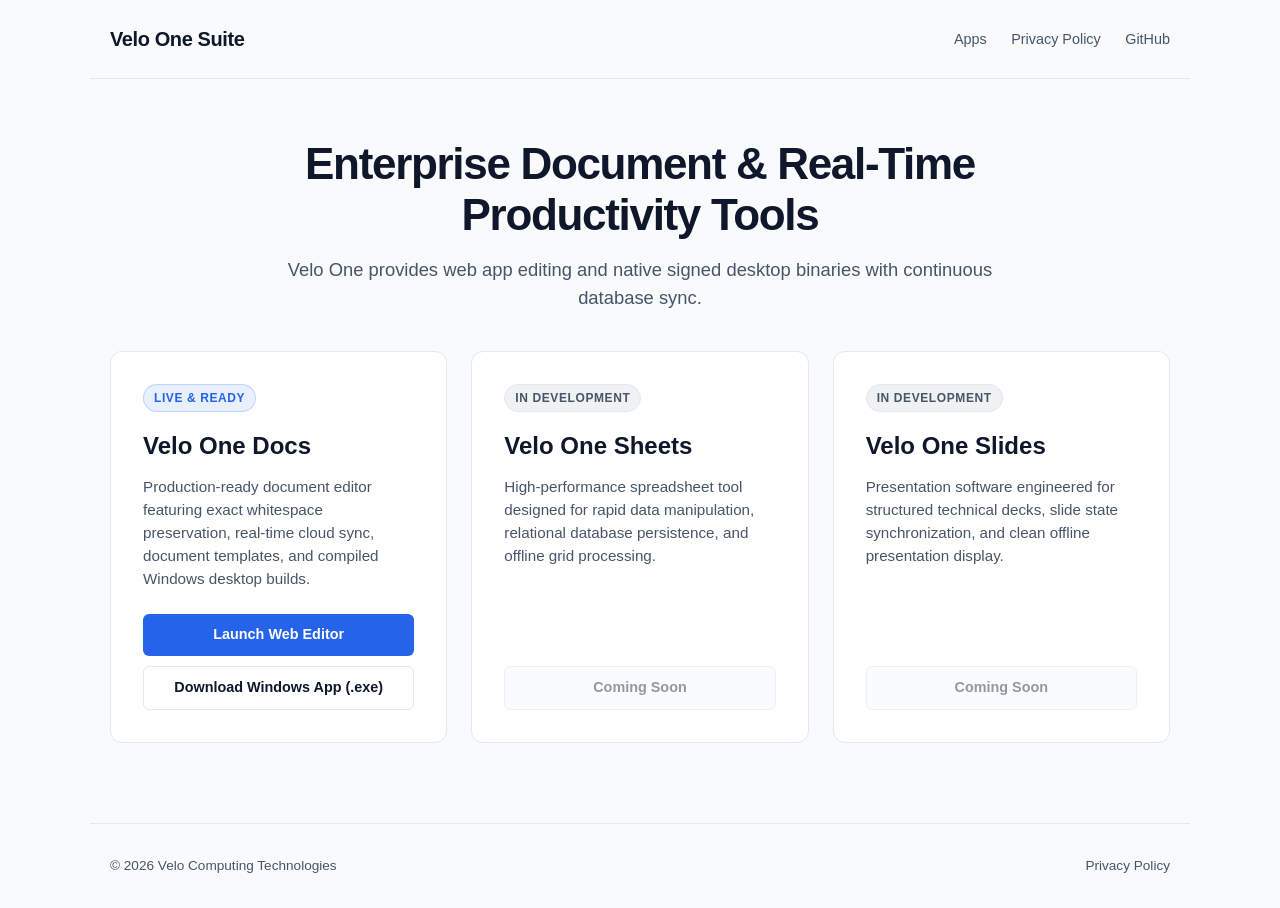
==== commit 34d4c884: "Revise index.html content and links Updated links and text for clarity and accuracy." ====
--- a/index.html
+++ b/index.html
@@ -219,31 +219,31 @@
 <body>
 
     <header>
-        <a href="#" class="logo">Velo One Suite</a>
+        <a href="https://docs.velocomputing.tech" class="logo">Velo One Suite</a>
         <nav>
             <a href="#apps">Apps</a>
-            <a href="privacy.html">Privacy Policy</a>
-            <a href="https://github.com/YOUR_GITHUB_USERNAME/YOUR_REPO_NAME" target="_blank" rel="noopener">GitHub</a>
+            <a href="/privacy">Privacy Policy</a>
+            <a href="https://github.com/Velo-Computing-Technologies/Velo-One-Docs" target="_blank" rel="noopener">GitHub</a>
         </nav>
     </header>
 
     <main>
         <section class="hero">
             <h1>Enterprise Document & Real-Time Productivity Tools</h1>
-            <p>Velo One provides local-first desktop apps and continuous cloud sync for documents, spreadsheets, and presentation decks.</p>
+            <p>Velo One provides web app editing and native signed desktop binaries with continuous database sync.</p>
         </section>
 
         <section class="apps-grid" id="apps">
-            <!-- VELO ONE DOCS (AVAILABLE NOW) -->
+            <!-- VELO ONE DOCS (LIVE NOW) -->
             <div class="app-card">
                 <div>
                     <span class="badge badge-live">Live & Ready</span>
                     <h2>Velo One Docs</h2>
-                    <p>Production-ready document editor with exact whitespace preservation, real-time database sync, template support, and desktop executables.</p>
+                    <p>Production-ready document editor featuring exact whitespace preservation, real-time cloud sync, document templates, and compiled Windows desktop builds.</p>
                 </div>
                 <div class="actions">
-                    <a href="docs.velocomputing.tech" class="btn btn-primary">Launch Web App</a>
-                    <a href="https://github.com/Velo-Computing-Technologies/Velo-One-Docs/releases/latest" class="btn btn-secondary">Download Windows (.exe)</a>
+                    <a href="/docs-editor.html" class="btn btn-primary">Launch Web Editor</a>
+                    <a href="/downloads/VeloOneDocs.exe" class="btn btn-secondary">Download Windows App (.exe)</a>
                 </div>
             </div>
 
@@ -252,7 +252,7 @@
                 <div>
                     <span class="badge badge-dev">In Development</span>
                     <h2>Velo One Sheets</h2>
-                    <p>High-performance spreadsheet editor designed for rapid data entry, real-time database grid storage, and offline tabular computations.</p>
+                    <p>High-performance spreadsheet tool designed for rapid data manipulation, relational database persistence, and offline grid processing.</p>
                 </div>
                 <div class="actions">
                     <span class="btn btn-disabled">Coming Soon</span>
@@ -264,7 +264,7 @@
                 <div>
                     <span class="badge badge-dev">In Development</span>
                     <h2>Velo One Slides</h2>
-                    <p>Presentation software engineered for structured technical decks, slide state synchronization, and clean offline desktop display.</p>
+                    <p>Presentation software engineered for structured technical decks, slide state synchronization, and clean offline presentation display.</p>
                 </div>
                 <div class="actions">
                     <span class="btn btn-disabled">Coming Soon</span>
@@ -274,9 +274,9 @@
     </main>
 
     <footer>
-        <div>&copy; 2026 Velo One Suite. Open source software.</div>
+        <div>&copy; 2026 Velo Computing Technologies</div>
         <div>
-            <a href="privacy.html">Privacy Policy</a>
+            <a href="/privacy">Privacy Policy</a>
         </div>
     </footer>
 
